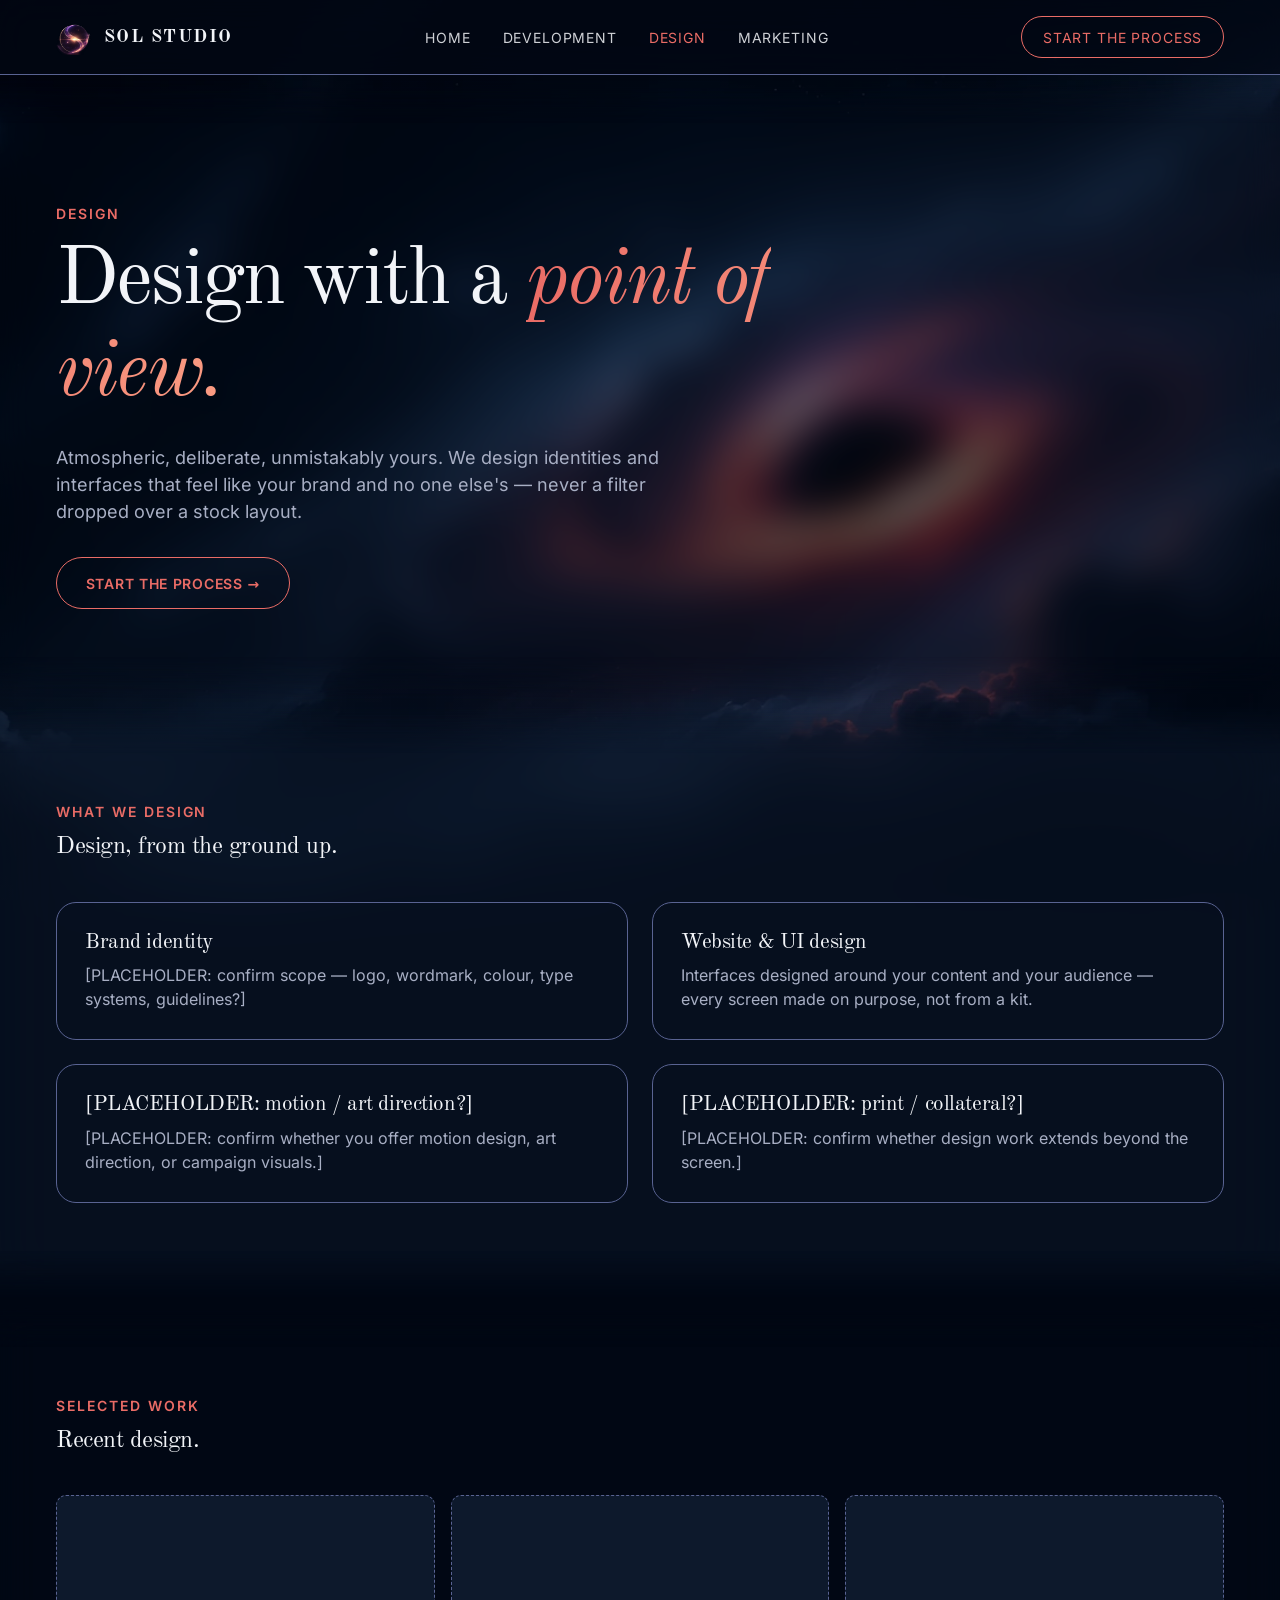
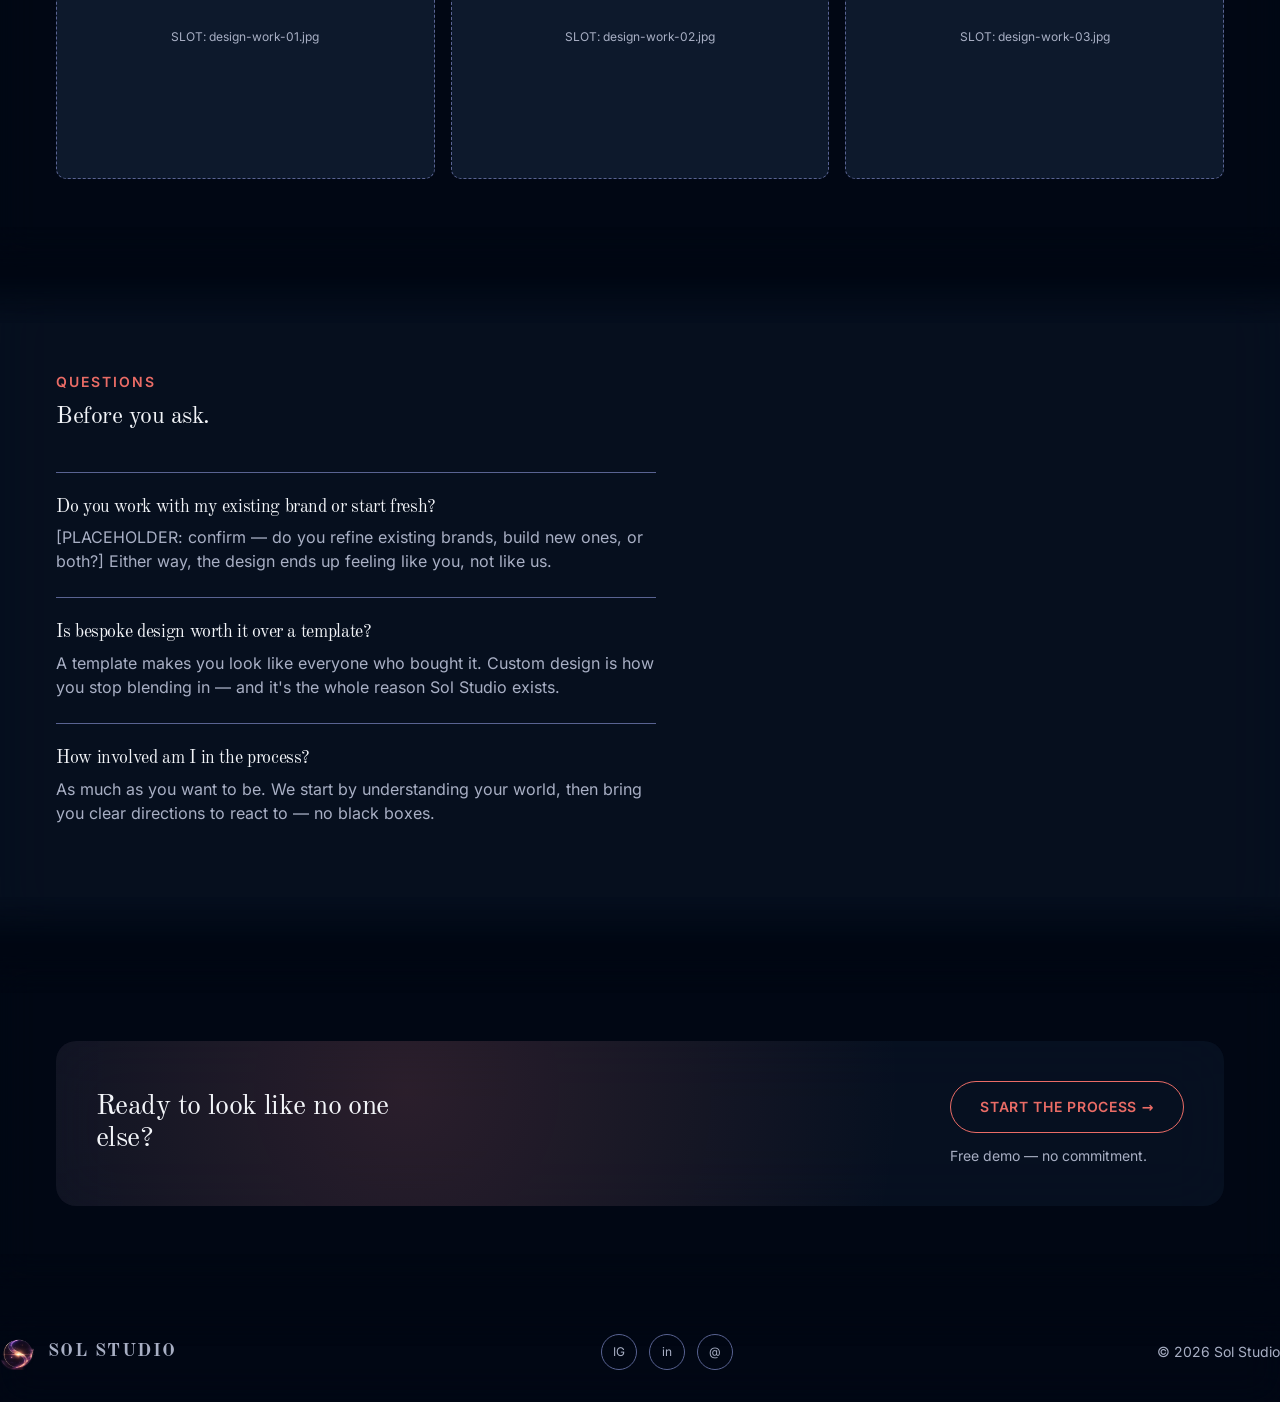
==== design/index.html @ f49dfcd3 "Build Sol Studio site: phases 0-5 complete - Design "Gravity": cosmic dark theme, client palette, Ol" ====
<!doctype html>
<html lang="en">
<head>
  <meta charset="utf-8">
  <meta name="viewport" content="width=device-width, initial-scale=1">
  <title>Design — Sol Studio</title>
  <meta name="description" content="Identity and interfaces with a point of view — atmospheric, deliberate, unmistakably yours. Sol Studio designs brands and websites from scratch. Book a free demo.">
  <link rel="stylesheet" href="../shared/tokens.css">
  <link rel="stylesheet" href="../shared/base.css">
  <link rel="stylesheet" href="style.css">
</head>
<body>
  <div class="site-backdrop" aria-hidden="true"><img src="../assets/images/hero-poster.webp" alt=""></div>

  <header class="site-header">
    <div class="container">
      <a class="logo" href="../"><img src="../assets/images/logo-mark.webp" alt="" width="36" height="36">SOL STUDIO</a>
      <nav aria-label="Primary">
        <ul class="nav-links">
          <li><a href="../">Home</a></li>
          <li><a href="../dev/">Development</a></li>
          <li><a href="../design/" aria-current="page">Design</a></li>
          <li><a href="../market/">Marketing</a></li>
        </ul>
      </nav>
      <a class="nav-cta" href="../questionnaire/">Start the Process</a>
      <button class="nav-toggle" id="navToggle" aria-label="Open menu" aria-expanded="false">
        <span></span><span></span><span></span>
      </button>
    </div>
  </header>
  <div class="nav-overlay" id="navOverlay">
    <button class="nav-overlay-close" id="navClose" aria-label="Close menu">&times;</button>
    <a href="../">Home</a>
    <a href="../dev/">Development</a>
    <a href="../design/">Design</a>
    <a href="../market/">Marketing</a>
    <a class="btn-outline nav-cta" href="../questionnaire/">Start the Process</a>
  </div>

  <main>
    <section class="section page-hero" id="hero">
      <div class="container">
        <span class="eyebrow" data-animate>Design</span>
        <h1 data-animate>Design with a <span class="accent">point of view.</span></h1>
        <p class="lead" data-animate style="--stagger-i:1">Atmospheric, deliberate, unmistakably yours. We design identities and interfaces that feel like your brand and no one else's — never a filter dropped over a stock layout.</p>
        <a class="btn-outline" href="../questionnaire/" data-animate style="--stagger-i:2">Start the Process &rarr;</a>
      </div>
    </section>

    <section class="section section--surface" id="services">
      <div class="container">
        <span class="eyebrow" data-animate>What We Design</span>
        <h2 data-animate>Design, from the ground up.</h2>
        <div class="services-grid">
          <!-- PLACEHOLDER: confirm Sol Studio's actual Design services & wording — see QUESTIONS.md. -->
          <div class="service-item" data-animate>
            <h3>Brand identity</h3>
            <p>[PLACEHOLDER: confirm scope — logo, wordmark, colour, type systems, guidelines?]</p>
          </div>
          <div class="service-item" data-animate style="--stagger-i:1">
            <h3>Website &amp; UI design</h3>
            <p>Interfaces designed around your content and your audience — every screen made on purpose, not from a kit.</p>
          </div>
          <div class="service-item" data-animate>
            <h3>[PLACEHOLDER: motion / art direction?]</h3>
            <p>[PLACEHOLDER: confirm whether you offer motion design, art direction, or campaign visuals.]</p>
          </div>
          <div class="service-item" data-animate style="--stagger-i:1">
            <h3>[PLACEHOLDER: print / collateral?]</h3>
            <p>[PLACEHOLDER: confirm whether design work extends beyond the screen.]</p>
          </div>
        </div>
      </div>
    </section>

    <section class="section" id="gallery">
      <div class="container">
        <span class="eyebrow" data-animate>Selected Work</span>
        <h2 data-animate>Recent design.</h2>
        <!-- PLACEHOLDER: real design samples/case studies — see QUESTIONS.md (portfolio). Phase 4 slots. -->
        <div class="gallery-grid">
          <div class="placeholder-box" data-animate>SLOT: design-work-01.jpg</div>
          <div class="placeholder-box" data-animate style="--stagger-i:1">SLOT: design-work-02.jpg</div>
          <div class="placeholder-box" data-animate style="--stagger-i:2">SLOT: design-work-03.jpg</div>
        </div>
      </div>
    </section>

    <section class="section section--surface" id="faq">
      <div class="container">
        <span class="eyebrow" data-animate>Questions</span>
        <h2 data-animate>Before you ask.</h2>
        <div class="faq">
          <div class="faq-item" data-animate>
            <h3>Do you work with my existing brand or start fresh?</h3>
            <p>[PLACEHOLDER: confirm — do you refine existing brands, build new ones, or both?] Either way, the design ends up feeling like you, not like us.</p>
          </div>
          <div class="faq-item" data-animate>
            <h3>Is bespoke design worth it over a template?</h3>
            <p>A template makes you look like everyone who bought it. Custom design is how you stop blending in — and it's the whole reason Sol Studio exists.</p>
          </div>
          <div class="faq-item" data-animate>
            <h3>How involved am I in the process?</h3>
            <p>As much as you want to be. We start by understanding your world, then bring you clear directions to react to — no black boxes.</p>
          </div>
        </div>
      </div>
    </section>

    <section class="section" id="cta">
      <div class="container">
        <div class="cta-band" data-animate>
          <h2>Ready to look like no one else?</h2>
          <div class="cta-actions">
            <a class="btn-outline" href="../questionnaire/">Start the Process &rarr;</a>
            <span class="hero-note">Free demo — no commitment.</span>
          </div>
        </div>
      </div>
    </section>
  </main>

  <footer class="site-footer">
    <a class="logo" href="../"><img src="../assets/images/logo-mark.webp" alt="" width="36" height="36">SOL STUDIO</a>
    <div class="social-icons">
      <a href="[PLACEHOLDER: Instagram URL]" aria-label="Instagram">IG</a>
      <a href="[PLACEHOLDER: LinkedIn URL]" aria-label="LinkedIn">in</a>
      <a href="mailto:[PLACEHOLDER: public contact email]" aria-label="Email">@</a>
    </div>
    <span>&copy; 2026 Sol Studio</span>
  </footer>

  <script src="../shared/main.js"></script>
  <script src="script.js"></script>
</body>
</html>
---- shared/tokens.css ----
/* Design tokens — "Gravity" direction (state/DECISIONS.md, Phase 2).
   Single source of truth: every visual value used in site/ lives here.
   Palette hexes are client-supplied verbatim (client/assets-intake/vibe/
   color Pallet.png); success/error are derived to sit in the same family
   since the client palette has no green. All pairings WCAG-AA checked
   (see DECISIONS.md for the contrast table). */

@font-face {
  font-family: 'Old Standard TT';
  font-style: normal;
  font-weight: 400;
  font-display: swap;
  src: url('../assets/fonts/old-standard-tt-400.woff2') format('woff2');
}
@font-face {
  font-family: 'Old Standard TT';
  font-style: normal;
  font-weight: 700;
  font-display: swap;
  src: url('../assets/fonts/old-standard-tt-700.woff2') format('woff2');
}
@font-face {
  font-family: 'Old Standard TT';
  font-style: italic;
  font-weight: 400;
  font-display: swap;
  src: url('../assets/fonts/old-standard-tt-400i.woff2') format('woff2');
}
@font-face {
  font-family: 'Poppins';
  font-style: normal;
  font-weight: 800;
  font-display: swap;
  src: url('../assets/fonts/poppins-800.woff2') format('woff2');
}
@font-face {
  font-family: 'Inter';
  font-style: normal;
  font-weight: 400;
  font-display: swap;
  src: url('../assets/fonts/inter-400.woff2') format('woff2');
}
@font-face {
  font-family: 'Inter';
  font-style: normal;
  font-weight: 500;
  font-display: swap;
  src: url('../assets/fonts/inter-500.woff2') format('woff2');
}
@font-face {
  font-family: 'Inter';
  font-style: normal;
  font-weight: 600;
  font-display: swap;
  src: url('../assets/fonts/inter-600.woff2') format('woff2');
}

:root {
  /* Colors — base/dark scale (client palette 1-5) */
  --color-bg: #020814;          /* Void Black */
  --color-surface: #0D192C;     /* Deep Space Navy */
  --color-primary-dark: #1F2A45; /* Midnight Blue */
  --color-primary: #747DAA;      /* Dusty Indigo, lightened (L 0.56 same hue/sat) so
                                     bg-colored button labels clear 4.5:1 on a primary fill */
  --color-border: #596392;       /* Dusty Indigo, client-exact — hairline borders, 3:1+ */

  /* Colors — warm/accent scale (client palette 6-10) */
  --color-accent: #EA6C66;      /* Accretion Orange — CTAs, highlights, scarce per 60-30-10 */
  --color-accent-light: #FA9B82; /* Soft Peach Glow — gradient end, large-text accent */

  /* Colors — text */
  --color-text: #F2F4F8;        /* near-white, cool-tinted toward primary hue */
  --color-text-muted: #A8AFC4;  /* light indigo-grey */

  /* Colors — state (derived; no green/true-red in client palette) */
  --color-success: #3EAA7E;
  --color-error: #CA4E56;       /* Solar Coral, client palette */

  /* Typography — Old Standard TT (heading, high-contrast display serif,
     italic available for accent phrases) + Inter (body): "quiet luxury"
     pairing per typography.md - elegant serif display over neutral sans body.
     --font-display (contract v1.3.0): heavy geometric sans for the HOME hero
     headline only, operator-directed to match their reference mockup. */
  --font-heading: 'Old Standard TT', Georgia, serif;
  --font-body: 'Inter', system-ui, sans-serif;
  --font-display: 'Poppins', 'Inter', system-ui, sans-serif;
  --text-xs: 0.75rem;
  --text-sm: 0.875rem;
  --text-base: 1rem;
  --text-lg: 1.125rem;
  --text-xl: 1.333rem;
  --text-2xl: 1.777rem;
  --text-3xl: 2.369rem;
  --text-hero: clamp(2.5rem, 5vw + 1rem, 5rem);
  --leading-tight: 1.15;
  --leading-normal: 1.5;
  --leading-loose: 1.8;

  /* Spacing (4px base) */
  --space-1: 0.25rem;
  --space-2: 0.5rem;
  --space-3: 0.75rem;
  --space-4: 1rem;
  --space-5: 1.25rem;
  --space-6: 1.5rem;
  --space-7: 1.75rem;
  --space-8: 2rem;
  --space-9: 2.25rem;
  --space-10: 2.5rem;
  --space-11: 2.75rem;
  --space-12: 3rem;

  /* Layout */
  --container-max: 1200px;
  --section-pad-y: 6rem;
  --radius-sm: 4px;
  --radius-md: 10px;
  --radius-lg: 20px;
  --radius-full: 999px;

  /* Elevation — dark theme: soft glow, not drop-shadow-on-white */
  --shadow-sm: 0 1px 2px rgba(2, 8, 20, 0.6);
  --shadow-md: 0 4px 16px rgba(2, 8, 20, 0.5), 0 0 24px rgba(234, 108, 102, 0.06);
  --shadow-lg: 0 12px 40px rgba(2, 8, 20, 0.6), 0 0 48px rgba(234, 108, 102, 0.08);

  /* Motion */
  --duration-fast: 150ms;
  --duration-base: 300ms;
  --duration-slow: 600ms;
  --ease-standard: cubic-bezier(0.4, 0, 0.2, 1);
  --ease-out-expo: cubic-bezier(0.16, 1, 0.3, 1);

  /* Effects — frosted-glass backdrop-filter (the hero video stays fixed
     behind every section; sections dim/blur it, never cut to a hard edge) */
  --blur-md: 18px;
  --blur-lg: 30px;
}
---- shared/base.css ----
/* base.css — reset, element defaults, and the shared shell (container,
   sections, buttons, header/nav, footer, entrance animation) used by every
   page. Consumes tokens.css only; never hardcodes a visual value.
   NOTE (Phase 3): this is the stable, on-brand shell. The home page's
   signature effects (fixed hero video behind all sections, frosted-glass
   section boundaries, pinned crossfade process) are added in Phase 5 from
   the binding preview/layout-preview.html — they are page-specific and live
   in site/style.css, not here. */

/* ---- reset ---- */
*,*::before,*::after{box-sizing:border-box}
html{background:var(--color-bg)}
body{margin:0;background:transparent;color:var(--color-text);
  font-family:var(--font-body);line-height:var(--leading-normal);
  -webkit-font-smoothing:antialiased;text-rendering:optimizeLegibility}
img,svg,video{display:block;max-width:100%}
a{color:inherit;text-decoration:none}
button{font:inherit;color:inherit;cursor:pointer}
h1,h2,h3,h4{font-family:var(--font-heading);font-weight:400;letter-spacing:-.02em;
  margin:0;line-height:var(--leading-tight)}
p{margin:0}
:focus-visible{outline:2px solid var(--color-accent);outline-offset:3px}

/* ---- fixed cosmic backdrop (behind every page) ----
   Home puts the intro-loop hero video here; other pages use the poster
   still. Content floats over it; sections frost it (see .section::before). */
.site-backdrop{position:fixed;inset:0;z-index:-2;overflow:hidden;background:var(--color-bg)}
.site-backdrop img,.site-backdrop .backdrop-media{position:absolute;inset:0;
  width:100%;height:100%;object-fit:cover;object-position:center}
/* phone portrait: pan the cover crop so the black hole sits centred on screen.
   68% was set BY THE OPERATOR by eye via the temporary #calibrate slider
   (2026-07-10) — the video drifts slightly across its loop, so analytic
   centroid math kept flip-flopping; the calibrated value is authoritative. */
@media (max-width:640px) and (orientation: portrait){
  .site-backdrop img,.site-backdrop .backdrop-media{object-position:68% center}
}
.site-backdrop::after{content:"";position:absolute;inset:0;
  background:linear-gradient(180deg,
    color-mix(in srgb, var(--color-bg) 30%, transparent),
    color-mix(in srgb, var(--color-bg) 55%, transparent))}

/* ---- layout primitives ---- */
.container{max-width:var(--container-max);margin-inline:auto;padding-inline:var(--space-4)}
/* every content section is a frosted-glass panel over the backdrop, with
   top/bottom edges masked to fade — sections melt into each other and into
   the cosmic backdrop, never a hard rectangular edge. Heroes opt out. */
.section{position:relative;padding-block:var(--section-pad-y)}
.section > .container{position:relative;z-index:1}
.section::before{content:"";position:absolute;inset:0;z-index:0;
  background:color-mix(in srgb, var(--color-bg) 40%, transparent);
  backdrop-filter:blur(var(--blur-md));-webkit-backdrop-filter:blur(var(--blur-md));
  -webkit-mask:linear-gradient(to bottom, transparent 0,
    #000 var(--space-12), #000 calc(100% - var(--space-12)), transparent 100%);
          mask:linear-gradient(to bottom, transparent 0,
    #000 var(--space-12), #000 calc(100% - var(--space-12)), transparent 100%)}
.section--surface::before{background:color-mix(in srgb, var(--color-surface) 46%, transparent);
  backdrop-filter:blur(var(--blur-lg));-webkit-backdrop-filter:blur(var(--blur-lg))}
.eyebrow{display:block;font-size:var(--text-sm);letter-spacing:.14em;text-transform:uppercase;
  color:var(--color-accent);font-weight:600;margin-bottom:var(--space-3)}
.lead{color:var(--color-text-muted);font-size:var(--text-lg);max-width:60ch}
/* gradient italic emphasis word in headings (all page heroes) */
.accent{font-style:italic;
  background:linear-gradient(90deg,var(--color-accent),var(--color-accent-light));
  -webkit-background-clip:text;background-clip:text;color:transparent}

/* ---- buttons ---- */
.btn-outline{display:inline-flex;align-items:center;gap:var(--space-2);
  border:1px solid var(--color-accent);color:var(--color-accent);
  padding:.9rem 1.8rem;border-radius:var(--radius-full);font-size:var(--text-sm);
  letter-spacing:.05em;text-transform:uppercase;font-weight:600;
  transition:background var(--duration-fast) var(--ease-standard),
             color var(--duration-fast) var(--ease-standard),
             transform var(--duration-fast) var(--ease-standard)}
.btn-outline:hover{background:var(--color-accent);color:var(--color-bg)}
.btn-outline:active{transform:scale(.97)}

/* ---- header / nav (glassy sticky bar) ---- */
.site-header{position:sticky;top:0;z-index:50;
  background:color-mix(in srgb, var(--color-bg) 72%, transparent);
  backdrop-filter:blur(var(--blur-md));-webkit-backdrop-filter:blur(var(--blur-md));
  border-bottom:1px solid var(--color-border)}
.site-header .container{display:flex;align-items:center;justify-content:space-between;
  padding-block:var(--space-4)}
.logo{display:flex;align-items:center;gap:var(--space-3);font-family:var(--font-heading);
  font-weight:700;letter-spacing:.08em;font-size:var(--text-lg)}
.logo img{width:36px;height:36px;flex:none}
.nav-links{display:none;gap:var(--space-8);list-style:none;margin:0;padding:0;
  font-size:var(--text-sm);letter-spacing:.06em;text-transform:uppercase}
.nav-links a{opacity:.85;transition:opacity var(--duration-fast) var(--ease-standard),
  color var(--duration-fast) var(--ease-standard)}
.nav-links a:hover,.nav-links a[aria-current="page"]{opacity:1;color:var(--color-accent)}
.nav-cta{display:none;border:1px solid var(--color-accent);color:var(--color-accent);
  padding:.6rem 1.3rem;border-radius:var(--radius-full);
  font-size:var(--text-sm);letter-spacing:.06em;text-transform:uppercase;
  transition:background var(--duration-fast) var(--ease-standard),color var(--duration-fast) var(--ease-standard)}
.nav-cta:hover{background:var(--color-accent);color:var(--color-bg)}
.nav-toggle{display:inline-flex;flex-direction:column;gap:5px;background:none;border:0;
  padding:12px;min-width:44px;min-height:44px;align-items:center;justify-content:center}
.nav-toggle span{width:22px;height:2px;background:var(--color-text)}
.nav-toggle:active{transform:scale(.97)}

/* mobile overlay nav — transform+opacity, frosted (not a display swap) */
.nav-overlay{position:fixed;inset:0;z-index:100;
  background:color-mix(in srgb, var(--color-bg) 88%, transparent);
  backdrop-filter:blur(var(--blur-lg));-webkit-backdrop-filter:blur(var(--blur-lg));
  display:flex;flex-direction:column;align-items:center;justify-content:center;gap:var(--space-8);
  opacity:0;visibility:hidden;transform:translateY(-8px);
  transition:opacity var(--duration-base) var(--ease-out-expo),
             transform var(--duration-base) var(--ease-out-expo),
             visibility 0s linear var(--duration-base)}
.nav-overlay.is-open{opacity:1;visibility:visible;transform:none;
  transition:opacity var(--duration-base) var(--ease-out-expo),
             transform var(--duration-base) var(--ease-out-expo),visibility 0s}
.nav-overlay a{font-family:var(--font-heading);font-size:var(--text-2xl)}
.nav-overlay .nav-cta{display:inline-block;margin-top:var(--space-4)}
.nav-overlay-close{position:absolute;top:var(--space-4);right:var(--space-4);
  background:none;border:0;font-size:var(--text-2xl);min-width:44px;min-height:44px}
@media (min-width:1024px){
  .nav-links{display:flex}
  .nav-cta{display:inline-block}
  .nav-toggle{display:none}
}

/* ---- footer (masked panel, no hard divider line) ---- */
.site-footer{position:relative;padding-block:var(--space-8);
  display:flex;flex-wrap:wrap;gap:var(--space-6);align-items:center;justify-content:space-between;
  font-size:var(--text-sm);color:var(--color-text-muted)}
.site-footer > *{position:relative;z-index:1}
.site-footer::before{content:"";position:absolute;inset:0;z-index:0;
  background:color-mix(in srgb, var(--color-bg) 45%, transparent);
  backdrop-filter:blur(var(--blur-md));-webkit-backdrop-filter:blur(var(--blur-md));
  -webkit-mask:linear-gradient(to bottom, transparent 0, #000 var(--space-11), #000 100%);
          mask:linear-gradient(to bottom, transparent 0, #000 var(--space-11), #000 100%)}
.social-icons{display:flex;gap:var(--space-3)}
.social-icons a{width:36px;height:36px;border-radius:var(--radius-full);border:1px solid var(--color-border);
  display:flex;align-items:center;justify-content:center;font-size:var(--text-xs);
  transition:border-color var(--duration-fast) var(--ease-standard),color var(--duration-fast) var(--ease-standard)}
.social-icons a:hover{border-color:var(--color-accent);color:var(--color-accent)}

/* ---- shared components (used on 2+ pages) ---- */
.hero-note{color:var(--color-text-muted);font-size:var(--text-sm)}
.placeholder-box{background:var(--color-surface);border:1px dashed var(--color-border);
  border-radius:var(--radius-md);display:flex;align-items:center;justify-content:center;
  color:var(--color-text-muted);font-size:var(--text-xs);text-align:center;padding:var(--space-4)}

/* cta band — home + every pillar page */
.cta-band{border-radius:var(--radius-lg);
  background:radial-gradient(circle at 30% 30%,
    color-mix(in srgb, var(--color-accent) 16%, transparent), transparent 60%),
    color-mix(in srgb, var(--color-surface) 52%, transparent);
  backdrop-filter:blur(var(--blur-lg));-webkit-backdrop-filter:blur(var(--blur-lg));
  padding:var(--space-10);display:flex;flex-wrap:wrap;gap:var(--space-6);
  align-items:center;justify-content:space-between}
.cta-band h2{font-size:var(--text-2xl);max-width:22ch}
.cta-actions{display:flex;flex-direction:column;gap:var(--space-3)}

/* service-page layout — Development / Design / Marketing share this shell */
.page-hero{padding-block:calc(var(--section-pad-y) + 2rem) var(--section-pad-y)}
.page-hero h1{font-size:var(--text-3xl);letter-spacing:-.03em;max-width:16ch}
@media (min-width:768px){.page-hero h1{font-size:var(--text-hero)}}
.page-hero .lead{margin-top:var(--space-6)}
.page-hero .btn-outline{margin-top:var(--space-8)}
.services-grid{display:grid;grid-template-columns:1fr;gap:var(--space-6);margin-top:var(--space-10)}
@media (min-width:768px){.services-grid{grid-template-columns:repeat(2,1fr)}}
.service-item{border:1px solid var(--color-border);border-radius:var(--radius-lg);padding:var(--space-7)}
.service-item h3{font-size:var(--text-xl);margin-bottom:var(--space-2)}
.service-item p{color:var(--color-text-muted);font-size:var(--text-base)}
.gallery-grid{display:grid;grid-template-columns:1fr;gap:var(--space-4);margin-top:var(--space-10)}
@media (min-width:640px){.gallery-grid{grid-template-columns:repeat(3,1fr)}}
.gallery-grid .placeholder-box{aspect-ratio:4/3}
.faq{max-width:60ch;margin-top:var(--space-10)}
.faq-item{border-top:1px solid var(--color-border);padding-block:var(--space-6)}
.faq-item h3{font-size:var(--text-lg);margin-bottom:var(--space-2)}
.faq-item p{color:var(--color-text-muted)}

/* ---- shared entrance animation (css-only.md pattern; JS adds .is-visible) ---- */
@media (prefers-reduced-motion: no-preference){
  .anim-ready [data-animate]{opacity:0;transform:translateY(20px);
    transition:opacity var(--duration-slow) var(--ease-out-expo),
               transform var(--duration-slow) var(--ease-out-expo);
    transition-delay:calc(var(--stagger-i,0)*75ms)}
  .anim-ready [data-animate].is-visible{opacity:1;transform:none}
}
---- design/style.css ----
/* style.css — Design page. Layout from shared service-page styles in
   shared/base.css. No page-specific styles needed yet. */
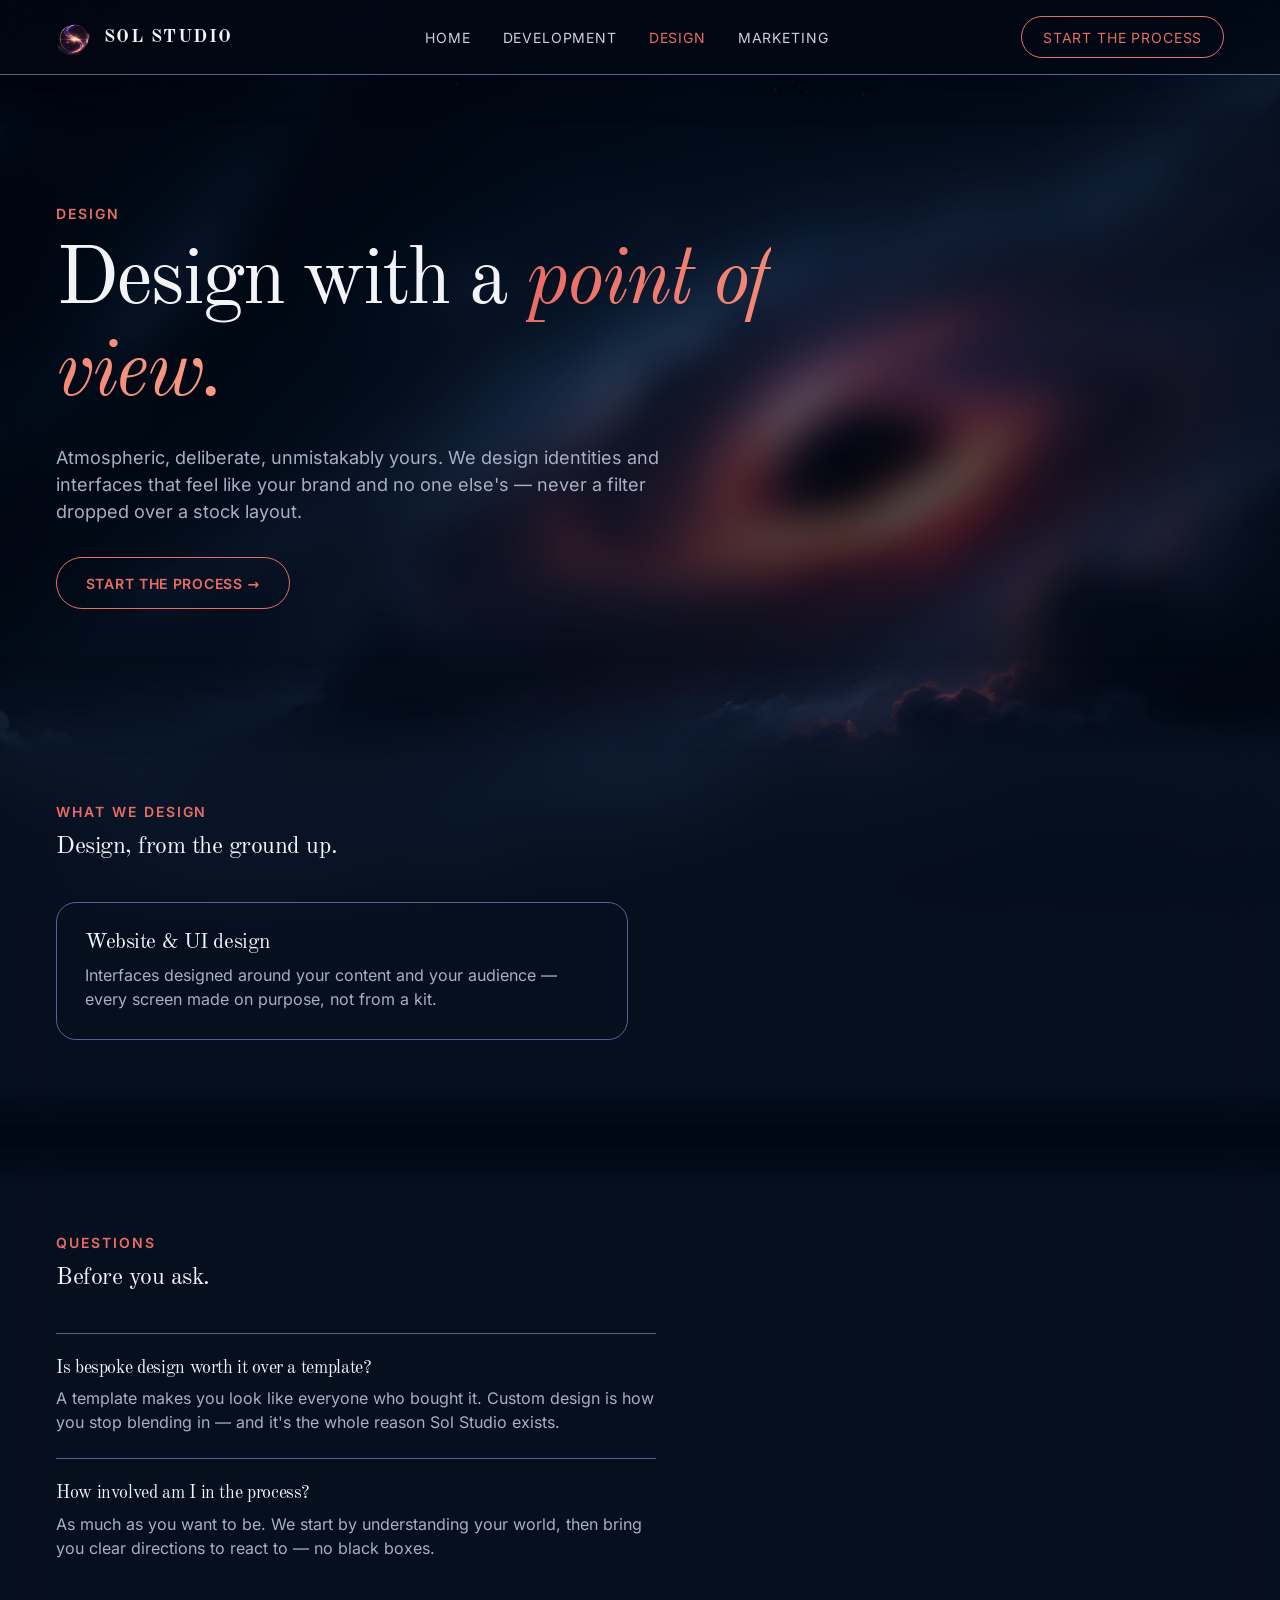
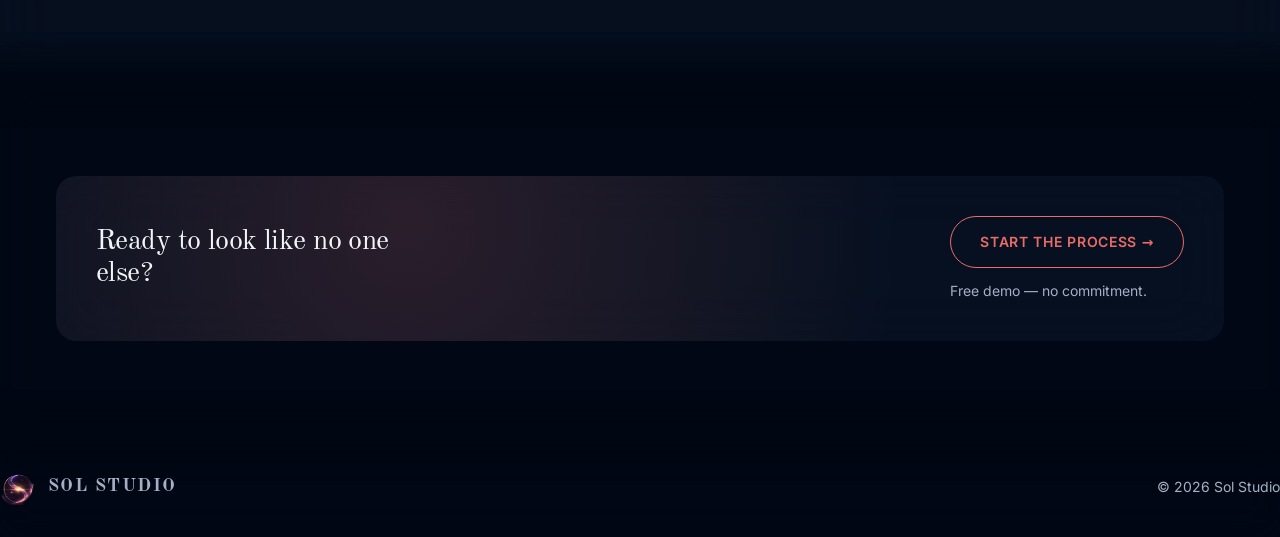
==== commit 4152c510: "QA pass 1: clear script FAILs, omit unconfirmed content - Omit (not invent) all [PLACEHOLDER] conten" ====
--- a/design/index.html
+++ b/design/index.html
@@ -8,9 +8,10 @@
   <link rel="stylesheet" href="../shared/tokens.css">
   <link rel="stylesheet" href="../shared/base.css">
   <link rel="stylesheet" href="style.css">
+  <noscript><style>.nav-links{display:flex;flex-wrap:wrap}.nav-toggle{display:none}</style></noscript>
 </head>
 <body>
-  <div class="site-backdrop" aria-hidden="true"><img src="../assets/images/hero-poster.webp" alt=""></div>
+  <div class="site-backdrop" aria-hidden="true"><img src="../assets/images/hero-poster.webp" alt="" width="1440" height="810"></div>
 
   <header class="site-header">
     <div class="container">
@@ -53,36 +54,12 @@
         <span class="eyebrow" data-animate>What We Design</span>
         <h2 data-animate>Design, from the ground up.</h2>
         <div class="services-grid">
-          <!-- PLACEHOLDER: confirm Sol Studio's actual Design services & wording — see QUESTIONS.md. -->
+          <!-- unconfirmed services + work gallery omitted pending operator
+               answers (QUESTIONS.md) — restore when confirmed -->
           <div class="service-item" data-animate>
-            <h3>Brand identity</h3>
-            <p>[PLACEHOLDER: confirm scope — logo, wordmark, colour, type systems, guidelines?]</p>
-          </div>
-          <div class="service-item" data-animate style="--stagger-i:1">
             <h3>Website &amp; UI design</h3>
             <p>Interfaces designed around your content and your audience — every screen made on purpose, not from a kit.</p>
           </div>
-          <div class="service-item" data-animate>
-            <h3>[PLACEHOLDER: motion / art direction?]</h3>
-            <p>[PLACEHOLDER: confirm whether you offer motion design, art direction, or campaign visuals.]</p>
-          </div>
-          <div class="service-item" data-animate style="--stagger-i:1">
-            <h3>[PLACEHOLDER: print / collateral?]</h3>
-            <p>[PLACEHOLDER: confirm whether design work extends beyond the screen.]</p>
-          </div>
-        </div>
-      </div>
-    </section>
-
-    <section class="section" id="gallery">
-      <div class="container">
-        <span class="eyebrow" data-animate>Selected Work</span>
-        <h2 data-animate>Recent design.</h2>
-        <!-- PLACEHOLDER: real design samples/case studies — see QUESTIONS.md (portfolio). Phase 4 slots. -->
-        <div class="gallery-grid">
-          <div class="placeholder-box" data-animate>SLOT: design-work-01.jpg</div>
-          <div class="placeholder-box" data-animate style="--stagger-i:1">SLOT: design-work-02.jpg</div>
-          <div class="placeholder-box" data-animate style="--stagger-i:2">SLOT: design-work-03.jpg</div>
         </div>
       </div>
     </section>
@@ -92,10 +69,6 @@
         <span class="eyebrow" data-animate>Questions</span>
         <h2 data-animate>Before you ask.</h2>
         <div class="faq">
-          <div class="faq-item" data-animate>
-            <h3>Do you work with my existing brand or start fresh?</h3>
-            <p>[PLACEHOLDER: confirm — do you refine existing brands, build new ones, or both?] Either way, the design ends up feeling like you, not like us.</p>
-          </div>
           <div class="faq-item" data-animate>
             <h3>Is bespoke design worth it over a template?</h3>
             <p>A template makes you look like everyone who bought it. Custom design is how you stop blending in — and it's the whole reason Sol Studio exists.</p>
@@ -123,11 +96,6 @@
 
   <footer class="site-footer">
     <a class="logo" href="../"><img src="../assets/images/logo-mark.webp" alt="" width="36" height="36">SOL STUDIO</a>
-    <div class="social-icons">
-      <a href="[PLACEHOLDER: Instagram URL]" aria-label="Instagram">IG</a>
-      <a href="[PLACEHOLDER: LinkedIn URL]" aria-label="LinkedIn">in</a>
-      <a href="mailto:[PLACEHOLDER: public contact email]" aria-label="Email">@</a>
-    </div>
     <span>&copy; 2026 Sol Studio</span>
   </footer>
 
--- a/shared/base.css
+++ b/shared/base.css
@@ -50,9 +50,9 @@
   background:color-mix(in srgb, var(--color-bg) 40%, transparent);
   backdrop-filter:blur(var(--blur-md));-webkit-backdrop-filter:blur(var(--blur-md));
   -webkit-mask:linear-gradient(to bottom, transparent 0,
-    #000 var(--space-12), #000 calc(100% - var(--space-12)), transparent 100%);
+    var(--color-bg) var(--space-12), var(--color-bg) calc(100% - var(--space-12)), transparent 100%);
           mask:linear-gradient(to bottom, transparent 0,
-    #000 var(--space-12), #000 calc(100% - var(--space-12)), transparent 100%)}
+    var(--color-bg) var(--space-12), var(--color-bg) calc(100% - var(--space-12)), transparent 100%)}
 .section--surface::before{background:color-mix(in srgb, var(--color-surface) 46%, transparent);
   backdrop-filter:blur(var(--blur-lg));-webkit-backdrop-filter:blur(var(--blur-lg))}
 .eyebrow{display:block;font-size:var(--text-sm);letter-spacing:.14em;text-transform:uppercase;
@@ -129,8 +129,8 @@
 .site-footer::before{content:"";position:absolute;inset:0;z-index:0;
   background:color-mix(in srgb, var(--color-bg) 45%, transparent);
   backdrop-filter:blur(var(--blur-md));-webkit-backdrop-filter:blur(var(--blur-md));
-  -webkit-mask:linear-gradient(to bottom, transparent 0, #000 var(--space-11), #000 100%);
-          mask:linear-gradient(to bottom, transparent 0, #000 var(--space-11), #000 100%)}
+  -webkit-mask:linear-gradient(to bottom, transparent 0, var(--color-bg) var(--space-11), var(--color-bg) 100%);
+          mask:linear-gradient(to bottom, transparent 0, var(--color-bg) var(--space-11), var(--color-bg) 100%)}
 .social-icons{display:flex;gap:var(--space-3)}
 .social-icons a{width:36px;height:36px;border-radius:var(--radius-full);border:1px solid var(--color-border);
   display:flex;align-items:center;justify-content:center;font-size:var(--text-xs);
